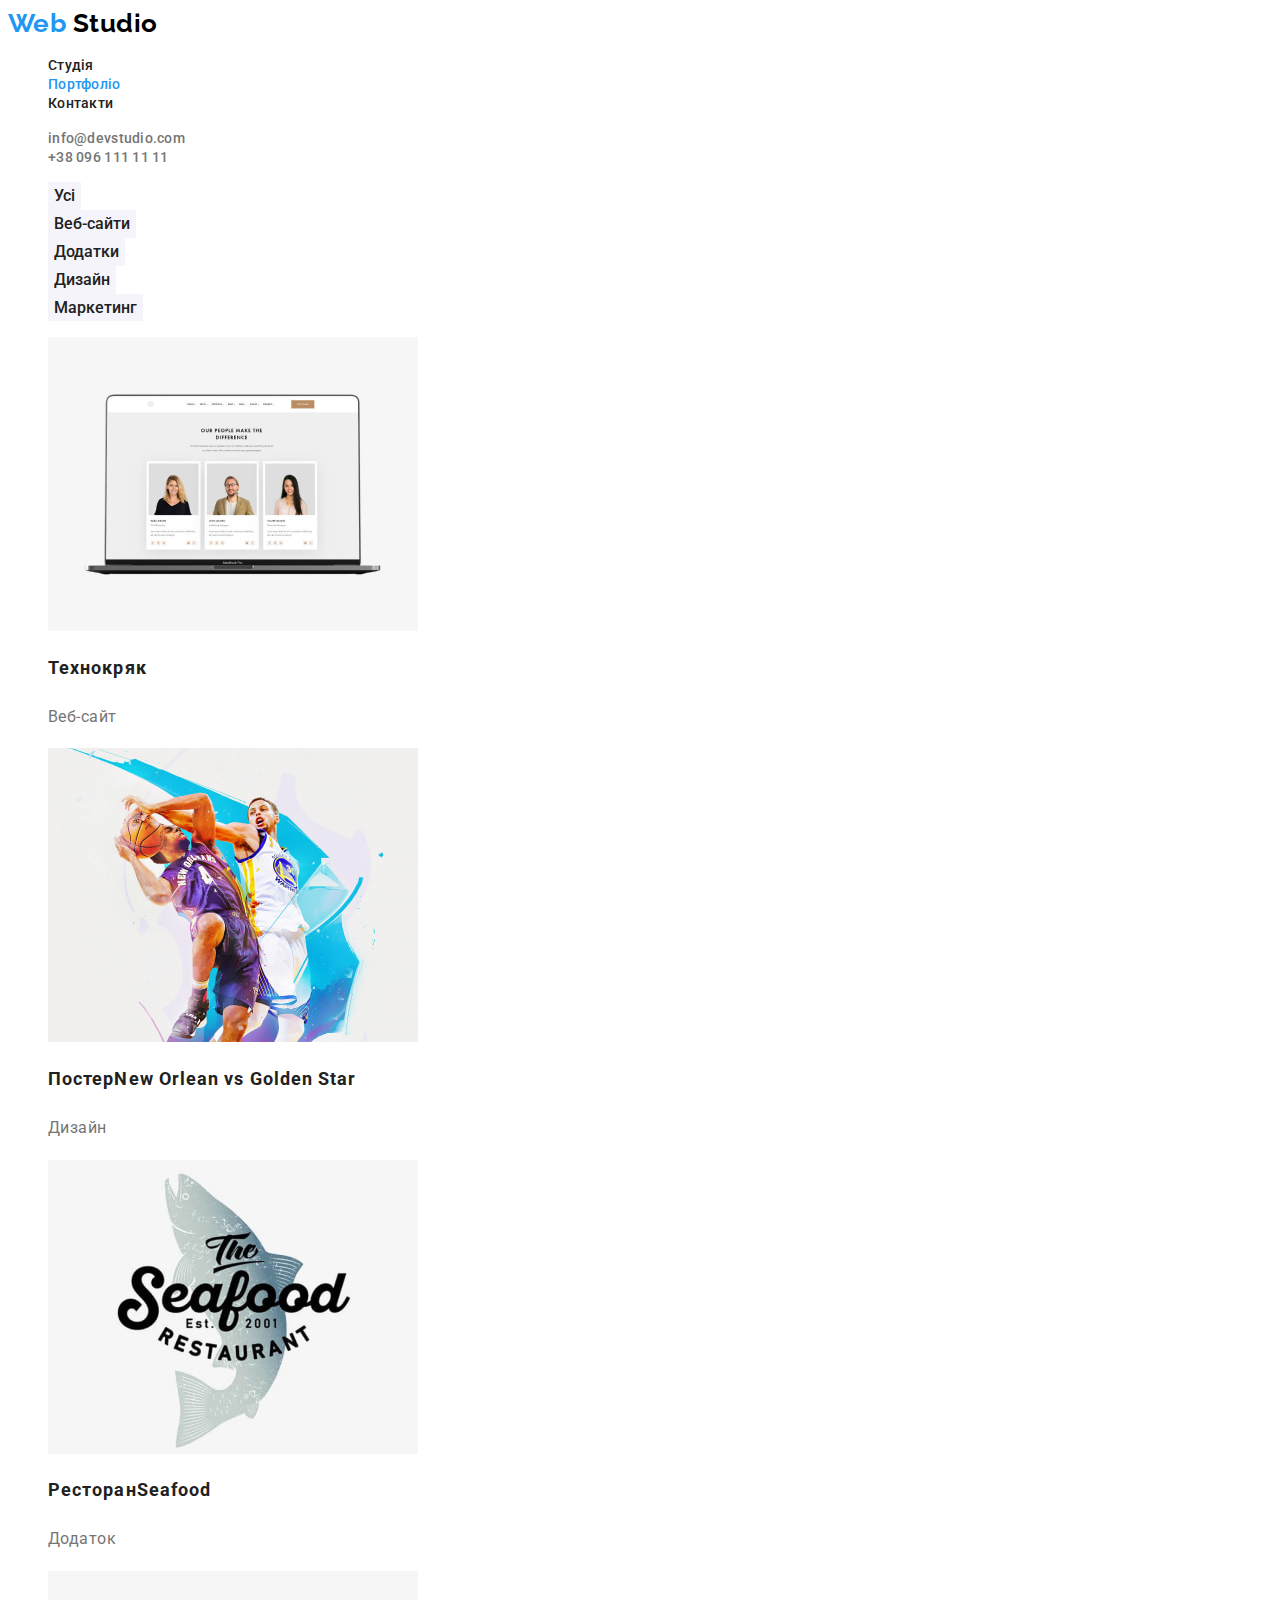
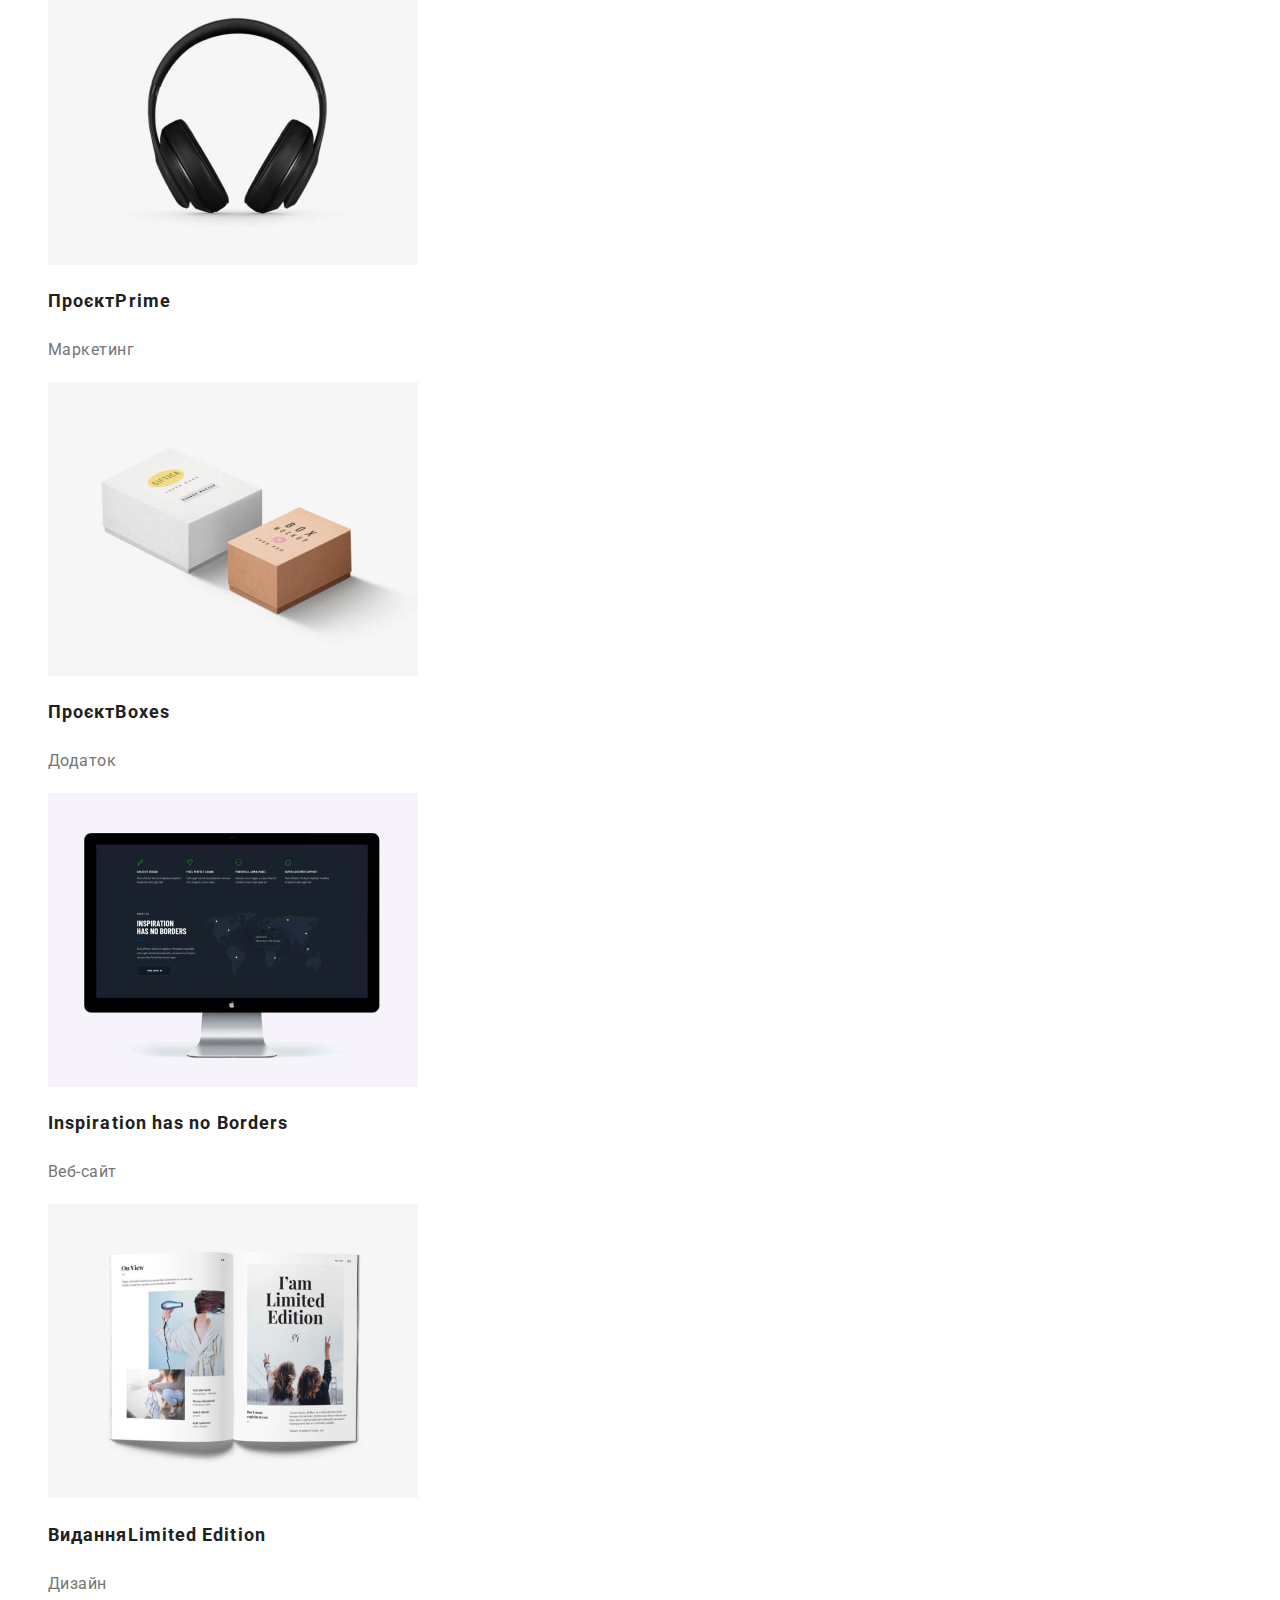
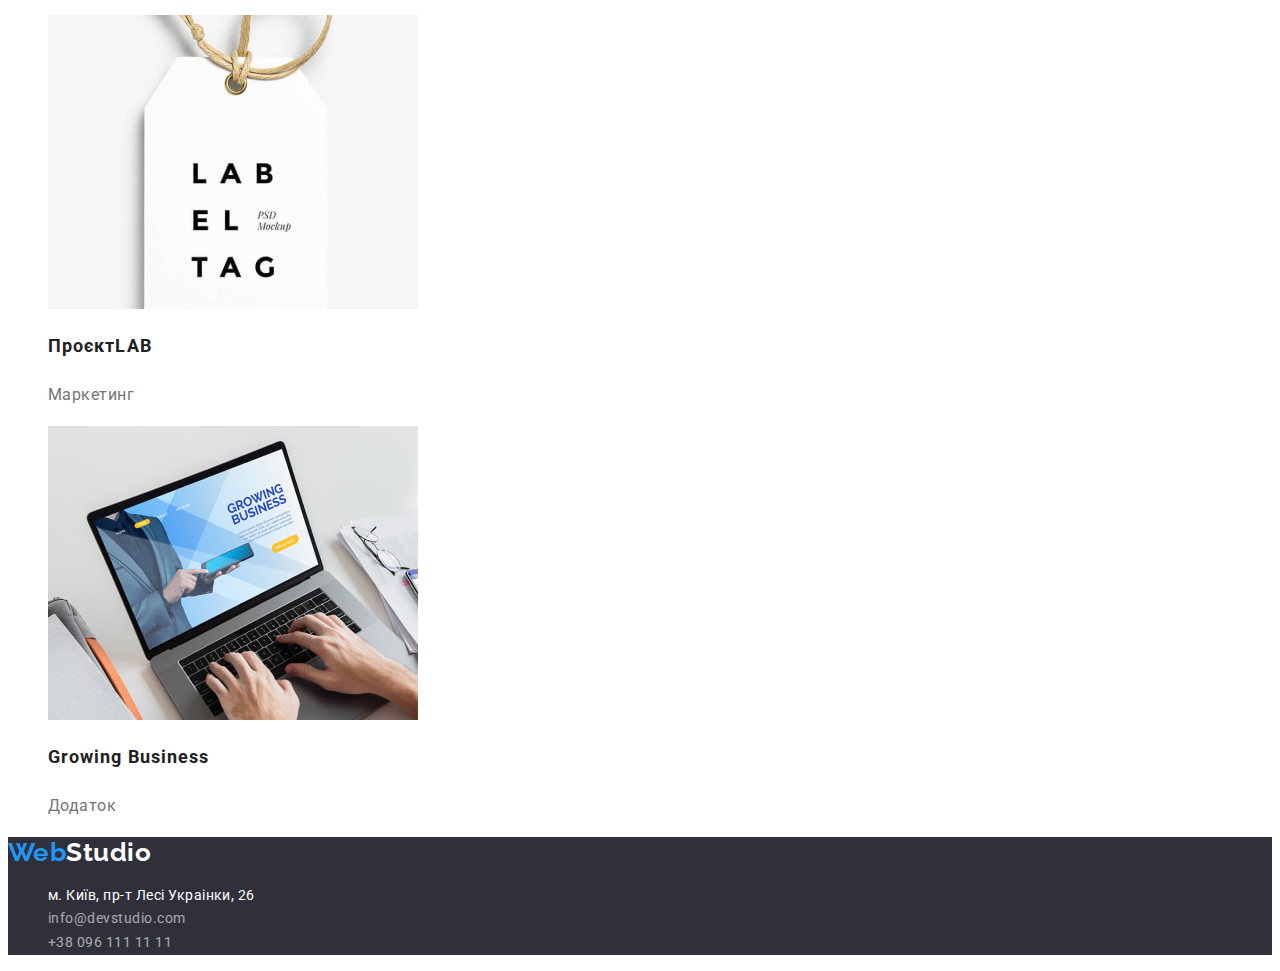
==== portfolio.html @ 087ba77b "Initial commit" ====
<!DOCTYPE html>
<html lang="uk">

<head>
  <meta charset="UTF-8" />
  <meta http-equiv="X-UA-Compatible" content="IE=edge" />
  <meta name="viewport" content="width=device-width, initial-scale=1.0" />
  <title>WebStudio</title>
  <!-- Fonts -->
  <link rel="preconnect" href="https://fonts.googleapis.com" />
  <link rel="preconnect" href="https://fonts.gstatic.com" crossorigin />
  <link href="https://fonts.googleapis.com/css2?family=Raleway:wght@700&family=Roboto:wght@400;500;700;900&display=swap"
    rel="stylesheet" />
  <!-- Styles -->
  <link rel="stylesheet" href="./css/styles.css" />
</head>

<body>
  <!-- Header (logo, menu) -->
  <header>
    <!-- Menu Nav -->
    <nav class="main-nav">
      <!-- Logo -->
      <a class="logo link" lang="en" href="./index.html">
        Web
        <span class="header-logo">Studio</span>
      </a>
      <ul class="nav-list">
        <li class="nav-item">
          <a class="link" href="./index.html">Студія</a>
        </li>
        <li class="nav-item">
          <a class="link active-page" href="./portfolio.html">Портфоліо</a>
        </li>
        <li class="nav-item">
          <a class="link" href="">Контакти</a>
        </li>
      </ul>
    </nav>

    <!-- Email,tel -->
    <ul class="contact-list">
      <li class="contact-item">
        <a class="link" href="mailto:info@devstudio.com">info@devstudio.com</a>
      </li>
      <li class="contact-item">
        <a class="link" href="tel:+380961111111">+38 096 111 11 11</a>
      </li>
    </ul>
  </header>

  <!-- Main -->
  <main>
    <!-- Portfolio  -->
    <section class="portfolio">
      <h1 class="visually-hidden">Наше портфоліо</h1>
      <!-- Filter button -->
      <ul class="filter-list">
        <li class="filter-item">
          <button class="filter-btn" type="button">Усі</button>
        </li>
        <li class="filter-item">
          <button class="filter-btn" type="button">Веб-сайти</button>
        </li>
        <li class="filter-item">
          <button class="filter-btn" type="button">Додатки</button>
        </li>
        <li class="filter-item">
          <button class="filter-btn" type="button">Дизайн</button>
        </li>
        <li class="filter-item">
          <button class="filter-btn" type="button">Маркетинг</button>
        </li>
      </ul>

      <!-- Portfolio elements -->
      <ul class="portfolio-list">
        <li class="portfolio-item">
          <a class="link" href="#">
            <img width="370" height="294" src="./images/portfolio-01.jpg" alt="Портфоліо роботи технокряк" />
            <h2 class="portfolio-heading">Технокряк</h2>
            <p class="portfolio-text">Веб-сайт</p>
          </a>
        </li>
        <li class="portfolio-item">
          <a class="link" href="#">
            <img width="370" height="294" src="./images/portfolio-02.jpg"
              alt="Портфоліо роботи постер New Orlean vs Golden Star " />
            <h2 class="portfolio-heading">Постер<span lang="en">New Orlean vs Golden Star</span></h2>
            <p class="portfolio-text">Дизайн</p>
          </a>
        </li>
        <li class="portfolio-item">
          <a class="link" href="#">
            <img width="370" height="294" src="./images/portfolio-03.jpg" alt="Портфоліо роботи ресторан Seafood" />
            <h2 class="portfolio-heading">Ресторан<span lang="en">Seafood</span></h2>
            <p class="portfolio-text">Додаток</p>
          </a>
        </li>
        <li class="portfolio-item">
          <a class="link" href="#">
            <img width="370" height="294" src="./images/portfolio-04.jpg" alt="Портфоліо роботи проєкт Prime" />
            <h2 class="portfolio-heading">Проєкт<span lang="en">Prime</span></h2>
            <p class="portfolio-text">Маркетинг</p>
          </a>
        </li>
        <li class="portfolio-item">
          <a class="link" href="#">
            <img width="370" height="294" src="./images/portfolio-05.jpg" alt="Портфоліо роботи Проєкт Boxes" />
            <h2 class="portfolio-heading">Проєкт<span lang="en">Boxes</span></h2>
            <p class="portfolio-text">Додаток</p>
          </a>
        </li>
        <li class="portfolio-item">
          <a class="link" href="#">
            <img width="370" height="294" src="./images/portfolio-06.jpg"
              alt="Портфоліо роботи Inspiration has no Borders" />
            <h2 class="portfolio-heading" lang="en">Inspiration has no Borders</h2>
            <p class="portfolio-text">Веб-сайт</p>
          </a>
          <a href=""></a>
        </li>
        <li class="portfolio-item">
          <a class="link" href="#">
            <img width="370" height="294" src="./images/portfolio-07.jpg" alt="Портфоліо роботи видання Limited Edition" />
            <h2 class="portfolio-heading">Видання<span lang="en">Limited Edition</span></h2>
            <p class="portfolio-text">Дизайн</p>
          </a>
        </li>
        <li class="portfolio-item">
          <a class="link" href="#">
            <img width="370" height="294" src="./images/portfolio-08.jpg" alt="Портфоліо роботи проєкт LAB" />
            <h2 class="portfolio-heading">Проєкт<span lang="en">LAB</span></h2>
            <p class="portfolio-text">Маркетинг</p>
          </a>
        </li>
        <li class="portfolio-item">
          <a class="link" href="#">
            <img width="370" height="294" src="./images/portfolio-09.jpg" alt="Портфоліо роботи Growing Business" />
            <h2 class="portfolio-heading" lang="en">Growing Business</h2>
            <p class="portfolio-text">Додаток</p>
          </a>
        </li>
      </ul>
    </section>
  </main>

  <!-- Footer (logo, contacts) -->
  <footer class="footer">
    <a class="logo link" lang="en" href="./index.html">Web<span class="footer-logo">Studio</span></a>
    <address class="address">
      <ul class="address-list">
        <li class="address-item">
          <a class="address-map link" href="https://goo.gl/maps/CPtrU1FHBa2aNyZL9" target="_blank"
            rel="noopener noreferrer nofollow">
            м. Київ, пр-т Лесі Украінки, 26
          </a>
        </li>
        <li class="address-item">
          <a class="address-link link" href="mailto:info@devstudio.com">info@devstudio.com</a>
        </li>
        <li class="address-item">
          <a class="address-link link" href="tel:+380961111111">+38 096 111 11 11</a>
        </li>
      </ul>
    </address>
  </footer>
</body>

</html>
---- css/styles.css ----
:root {
  --bg-cl: #ffffff; /* background color */
  --heading-txt-cl: #212121; /* heading text color */
  --main-txt-cl: #757575; /* main text color  */
  --accent-cl: #2196f3; /* accent color */
  --hero-footer-bg: #2f303a; /* hero/footer background */
  --white-txt-cl: #ffffff; /* white color */
  --black-txt-cl: #000000; /* black color */
  --team-bg: #f5f4fa; /* background team */
  --btn-hover-cl: #188ce8; /* Button hover color */
  --btn-filter-bg: #f5f4fa; /* Button filter color */
}

body {
  font-family: "Roboto", sans-serif;
  letter-spacing: 0.03em;

  color: var(--main-txt-cl);
  background-color: var(--bg-cl);
}

.link {
  text-decoration: none;
}

/* selecteded active page */
.nav-item .active-page {
  color: var(--accent-cl);
}

/* semantic hidden header */
.visually-hidden {
  position: absolute;
  white-space: nowrap;
  width: 1px;
  height: 1px;
  overflow: hidden;
  border: 0;
  padding: 0;
  clip: rect(0 0 0 0);
  clip-path: inset(50%);
  margin: -1px;
}

/*
|-------------------------------|
|            HEADER             |
|-------------------------------|
*/
.main-nav {
}

.logo {
  font-family: "Raleway", sans-serif;
  font-weight: 700;
  font-size: 26px;
  line-height: 1.19;

  color: var(--accent-cl);
}

.header-logo {
  color: var(--black-txt-cl);
}

.nav-list a {
  font-weight: 500;
  font-size: 14px;
  line-height: 1.14;
  letter-spacing: 0.02em;

  color: var(--heading-txt-cl);
}

.nav-list a:hover,
.nav-list a:focus {
  color: var(--accent-cl);
}

.nav-item {
  list-style-type: none;
}

.contact-list a {
  font-weight: 500;
  font-size: 14px;
  line-height: 1.14;
  letter-spacing: 0.02em;

  color: var(--main-txt-cl);
}

.contact-list a:hover,
.contact-list a:focus {
  color: var(--accent-cl);
}

.contact-item {
  list-style-type: none;
}

/*
|-------------------------------|
|             MAIN              |
|-------------------------------|
*/

/**** index.html ****/

.hero {
  background: var(--hero-footer-bg);
}

.hero-heading {
  font-weight: 900;
  font-size: 44px;
  line-height: 1.36;

  text-align: center;
  letter-spacing: 0.06em;
  text-transform: uppercase;

  color: var(--white-txt-cl);
}

.btn {
  border: none;
  font-family: inherit;
  font-weight: 700;
  font-size: 16px;
  line-height: 1.88;

  display: flex;
  align-items: center;
  text-align: center;
  letter-spacing: 0.06em;

  color: var(--white-txt-cl);
  background: var(--accent-cl);

  cursor: pointer;
}

.btn:hover,
.btn:focus {
  background: var(--btn-hover-cl);
}

.features {
}

.features-list {
}

.features-item {
  list-style-type: none;
}

.features-heading {
  font-weight: 700;
  font-size: 14px;
  line-height: 1.14;
  text-transform: uppercase;

  color: var(--heading-txt-cl);
}

.features-text {
  font-size: 14px;
  line-height: 1.71;
}

.services {
}

.services-heading {
  font-weight: 700;
  font-size: 36px;
  line-height: 1.17;
  text-align: center;

  color: var(--heading-txt-cl);
}

.services-list {
}

.services-item {
  list-style-type: none;
}

.services-img {
}

.team {
  background: var(--team-bg);
}

.team-heading {
  font-weight: 700;
  font-size: 36px;
  line-height: 1.17;
  text-align: center;

  color: var(--heading-txt-cl);
}

.team-list {
}

.team-item {
  list-style-type: none;
  background: var(--bg-cl);
}

.team-img {
}

.item-heading {
  font-weight: 500;
  font-size: 16px;
  line-height: 1.19;
  text-align: center;

  color: var(--heading-txt-cl);
}

.team-text {
  font-size: 16px;
  line-height: 1.19;
  text-align: center;

  color: var(--main-txt-cl);
}

/**** portfolio.html ****/

.portfolio {
}

.visually-hidden {
}

.filter-list {
}

.filter-item {
  list-style-type: none;
}

.filter-btn {
  font-family: inherit;
  font-weight: 500;
  font-size: 16px;
  line-height: 1.62;
  text-align: center;
  border: none;

  color: var(--heading-txt-cl);
  background: var(--btn-filter-bg);

  cursor: pointer;
}

.filter-btn:hover,
.filter-btn:focus {
  color: var(--white-txt-cl);
  background: var(--accent-cl);
}

.portfolio-list {
}

.portfolio-item {
  list-style-type: none;
}

.portfolio-img {
}

.portfolio-heading {
  font-weight: 700;
  font-size: 18px;
  line-height: 2;
  letter-spacing: 0.06em;

  color: var(--heading-txt-cl);
}

.portfolio-text {
  font-size: 16px;
  line-height: 1.88;

  color: var(--main-txt-cl);
}

/*
|-------------------------------|
|            FOOTER             |
|-------------------------------|
*/

.footer {
  background: var(--hero-footer-bg);
}

.footer-logo {
  color: var(--white-txt-cl);
}

.address {
  font-style: normal;
}

.address-list {
}

.address-list a:hover,
.address-list a:focus {
  color: var(--accent-cl);
}

.address-item {
  list-style-type: none;
}

.address-map {
  font-size: 14px;
  line-height: 1.71;

  color: var(--white-txt-cl);
}

.address-link {
  font-size: 14px;
  line-height: 1.71;

  color: rgba(255, 255, 255, 0.6);
}
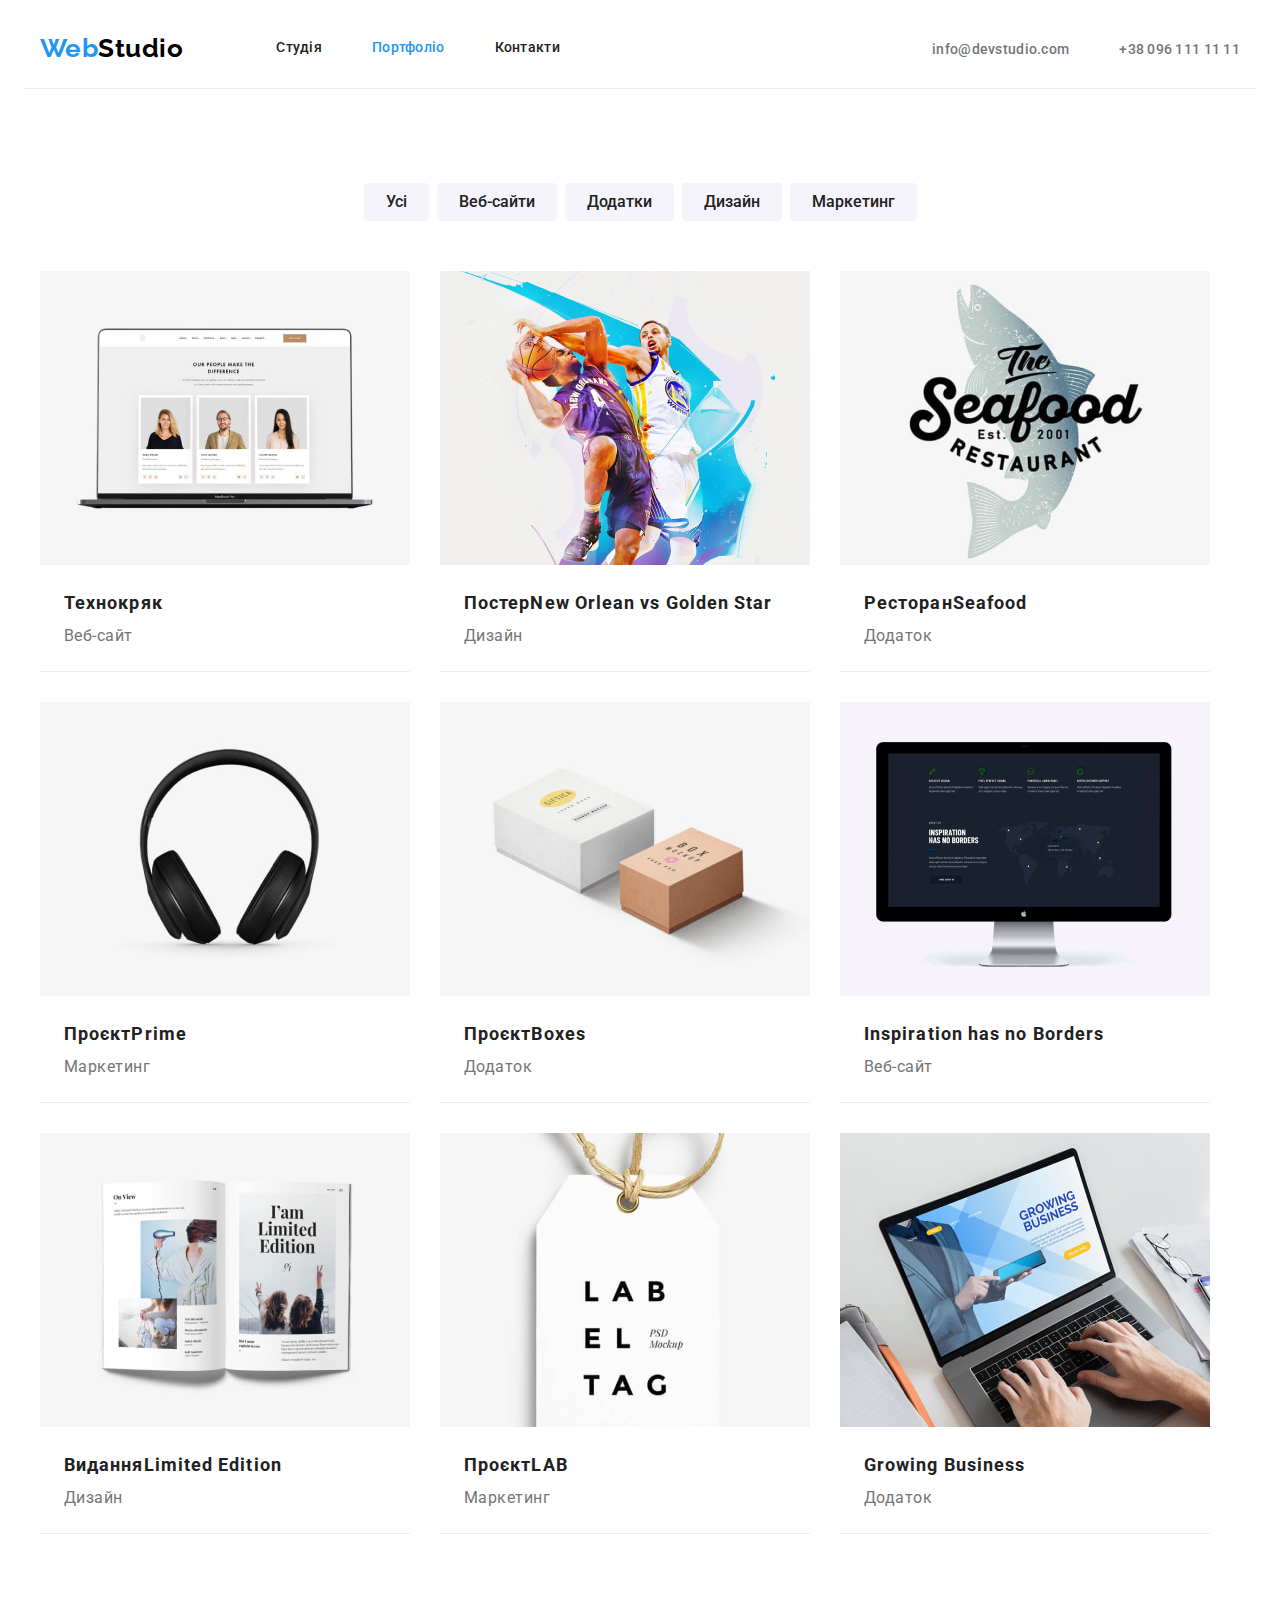
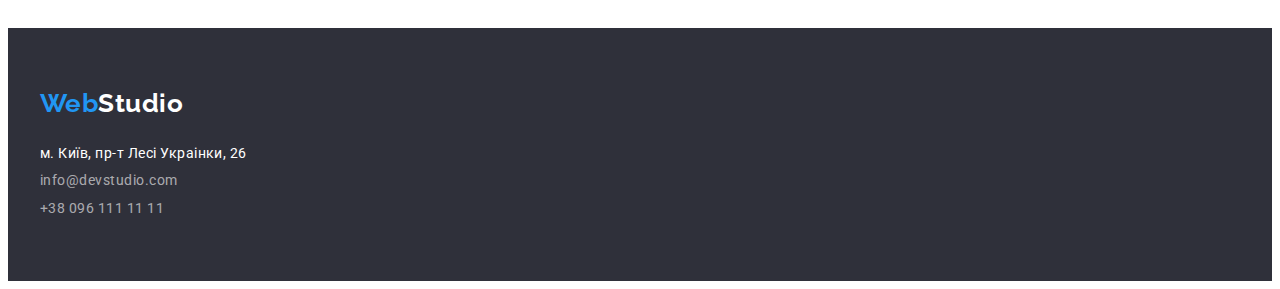
==== commit 474c0b78: "Final" ====
--- a/portfolio.html
+++ b/portfolio.html
@@ -1,6 +1,5 @@
 <!DOCTYPE html>
 <html lang="uk">
-
 <head>
   <meta charset="UTF-8" />
   <meta http-equiv="X-UA-Compatible" content="IE=edge" />
@@ -9,22 +8,18 @@
   <!-- Fonts -->
   <link rel="preconnect" href="https://fonts.googleapis.com" />
   <link rel="preconnect" href="https://fonts.gstatic.com" crossorigin />
-  <link href="https://fonts.googleapis.com/css2?family=Raleway:wght@700&family=Roboto:wght@400;500;700;900&display=swap"
-    rel="stylesheet" />
+  <link href="https://fonts.googleapis.com/css2?family=Raleway:wght@700&family=Roboto:wght@400;500;700;900&display=swap" rel="stylesheet" />
   <!-- Styles -->
+  <link rel="stylesheet" href="https://cdnjs.cloudflare.com/ajax/libs/modern-normalize/1.1.0/modern-normalize.min.css" integrity="sha512-wpPYUAdjBVSE4KJnH1VR1HeZfpl1ub8YT/NKx4PuQ5NmX2tKuGu6U/JRp5y+Y8XG2tV+wKQpNHVUX03MfMFn9Q==" crossorigin="anonymous" referrerpolicy="no-referrer" />
   <link rel="stylesheet" href="./css/styles.css" />
 </head>
-
 <body>
   <!-- Header (logo, menu) -->
-  <header>
+  <header class="container header">
     <!-- Menu Nav -->
     <nav class="main-nav">
       <!-- Logo -->
-      <a class="logo link" lang="en" href="./index.html">
-        Web
-        <span class="header-logo">Studio</span>
-      </a>
+      <a class="logo link" lang="en" href="./index.html">Web<span class="header-logo">Studio</span></a>
       <ul class="nav-list">
         <li class="nav-item">
           <a class="link" href="./index.html">Студія</a>
@@ -37,7 +32,7 @@
         </li>
       </ul>
     </nav>
-
+  
     <!-- Email,tel -->
     <ul class="contact-list">
       <li class="contact-item">
@@ -46,107 +41,126 @@
       <li class="contact-item">
         <a class="link" href="tel:+380961111111">+38 096 111 11 11</a>
       </li>
+  
     </ul>
   </header>
 
-  <!-- Main -->
-  <main>
-    <!-- Portfolio  -->
-    <section class="portfolio">
-      <h1 class="visually-hidden">Наше портфоліо</h1>
-      <!-- Filter button -->
-      <ul class="filter-list">
-        <li class="filter-item">
-          <button class="filter-btn" type="button">Усі</button>
-        </li>
-        <li class="filter-item">
-          <button class="filter-btn" type="button">Веб-сайти</button>
-        </li>
-        <li class="filter-item">
-          <button class="filter-btn" type="button">Додатки</button>
-        </li>
-        <li class="filter-item">
-          <button class="filter-btn" type="button">Дизайн</button>
-        </li>
-        <li class="filter-item">
-          <button class="filter-btn" type="button">Маркетинг</button>
-        </li>
-      </ul>
+<!-- Main -->
+<main>
+  <!-- Portfolio  -->
+  <section class="container section">
+    <h1 class="visually-hidden">Наше портфоліо</h1>
+    <!-- Filter button -->
+    <ul class="filter-list">
+      <li class="filter-item">
+        <button class="filter-btn" type="button">Усі</button>
+      </li>
+      <li class="filter-item">
+        <button class="filter-btn" type="button">Веб-сайти</button>
+      </li>
+      <li class="filter-item">
+        <button class="filter-btn" type="button">Додатки</button>
+      </li>
+      <li class="filter-item">
+        <button class="filter-btn" type="button">Дизайн</button>
+      </li>
+      <li class="filter-item">
+        <button class="filter-btn" type="button">Маркетинг</button>
+      </li>
+    </ul>
 
-      <!-- Portfolio elements -->
-      <ul class="portfolio-list">
-        <li class="portfolio-item">
-          <a class="link" href="#">
-            <img width="370" height="294" src="./images/portfolio-01.jpg" alt="Портфоліо роботи технокряк" />
+    <!-- Portfolio elements -->
+    <ul class="portfolio-list">
+      <li class="portfolio-item">
+        <a class="link" href="#">
+          <img width="370" src="./images/portfolio-01.jpg" alt="Портфоліо роботи технокряк" />
+          <div class="portfolio-footer">
             <h2 class="portfolio-heading">Технокряк</h2>
             <p class="portfolio-text">Веб-сайт</p>
-          </a>
-        </li>
-        <li class="portfolio-item">
-          <a class="link" href="#">
-            <img width="370" height="294" src="./images/portfolio-02.jpg"
-              alt="Портфоліо роботи постер New Orlean vs Golden Star " />
+          </div>
+        </a>
+      </li>
+      <li class="portfolio-item">
+        <a class="link" href="#">
+          <img width="370" src="./images/portfolio-02.jpg"
+            alt="Портфоліо роботи постер New Orlean vs Golden Star " />
+          <div class="portfolio-footer">
             <h2 class="portfolio-heading">Постер<span lang="en">New Orlean vs Golden Star</span></h2>
             <p class="portfolio-text">Дизайн</p>
-          </a>
-        </li>
-        <li class="portfolio-item">
-          <a class="link" href="#">
-            <img width="370" height="294" src="./images/portfolio-03.jpg" alt="Портфоліо роботи ресторан Seafood" />
+          </div>
+        </a>
+      </li>
+      <li class="portfolio-item">
+        <a class="link" href="#">
+          <img width="370" src="./images/portfolio-03.jpg" alt="Портфоліо роботи ресторан Seafood" />
+          <div class="portfolio-footer">
             <h2 class="portfolio-heading">Ресторан<span lang="en">Seafood</span></h2>
             <p class="portfolio-text">Додаток</p>
-          </a>
-        </li>
-        <li class="portfolio-item">
-          <a class="link" href="#">
-            <img width="370" height="294" src="./images/portfolio-04.jpg" alt="Портфоліо роботи проєкт Prime" />
+          </div>
+        </a>
+      </li>
+      <li class="portfolio-item">
+        <a class="link" href="#">
+          <img width="370" src="./images/portfolio-04.jpg" alt="Портфоліо роботи проєкт Prime" />
+          <div class="portfolio-footer">
             <h2 class="portfolio-heading">Проєкт<span lang="en">Prime</span></h2>
             <p class="portfolio-text">Маркетинг</p>
-          </a>
-        </li>
-        <li class="portfolio-item">
-          <a class="link" href="#">
-            <img width="370" height="294" src="./images/portfolio-05.jpg" alt="Портфоліо роботи Проєкт Boxes" />
+          </div>
+        </a>
+      </li>
+      <li class="portfolio-item">
+        <a class="link" href="#">
+          <img width="370" src="./images/portfolio-05.jpg" alt="Портфоліо роботи Проєкт Boxes" />
+          <div class="portfolio-footer">
             <h2 class="portfolio-heading">Проєкт<span lang="en">Boxes</span></h2>
             <p class="portfolio-text">Додаток</p>
-          </a>
-        </li>
-        <li class="portfolio-item">
-          <a class="link" href="#">
-            <img width="370" height="294" src="./images/portfolio-06.jpg"
-              alt="Портфоліо роботи Inspiration has no Borders" />
+          </div>
+        </a>
+      </li>
+      <li class="portfolio-item">
+        <a class="link" href="#">
+          <img width="370" src="./images/portfolio-06.jpg" alt="Портфоліо роботи Inspiration has no Borders" />
+            <div class="portfolio-footer">
             <h2 class="portfolio-heading" lang="en">Inspiration has no Borders</h2>
             <p class="portfolio-text">Веб-сайт</p>
-          </a>
-          <a href=""></a>
-        </li>
-        <li class="portfolio-item">
-          <a class="link" href="#">
-            <img width="370" height="294" src="./images/portfolio-07.jpg" alt="Портфоліо роботи видання Limited Edition" />
+          </div>
+        </a>
+        <a href=""></a>
+      </li>
+      <li class="portfolio-item">
+        <a class="link" href="#">
+          <img width="370" src="./images/portfolio-07.jpg" alt="Портфоліо роботи видання Limited Edition" />
+          <div class="portfolio-footer">
             <h2 class="portfolio-heading">Видання<span lang="en">Limited Edition</span></h2>
             <p class="portfolio-text">Дизайн</p>
-          </a>
-        </li>
-        <li class="portfolio-item">
-          <a class="link" href="#">
-            <img width="370" height="294" src="./images/portfolio-08.jpg" alt="Портфоліо роботи проєкт LAB" />
+          </div>
+        </a>
+      </li>
+      <li class="portfolio-item">
+        <a class="link" href="#">
+          <img width="370" src="./images/portfolio-08.jpg" alt="Портфоліо роботи проєкт LAB" />
+          <div class="portfolio-footer">
             <h2 class="portfolio-heading">Проєкт<span lang="en">LAB</span></h2>
             <p class="portfolio-text">Маркетинг</p>
-          </a>
-        </li>
-        <li class="portfolio-item">
-          <a class="link" href="#">
-            <img width="370" height="294" src="./images/portfolio-09.jpg" alt="Портфоліо роботи Growing Business" />
+          </div>
+        </a>
+      </li>
+      <li class="portfolio-item">
+        <a class="link" href="#">
+          <img width="370" src="./images/portfolio-09.jpg" alt="Портфоліо роботи Growing Business" />
+          <div class="portfolio-footer">
             <h2 class="portfolio-heading" lang="en">Growing Business</h2>
             <p class="portfolio-text">Додаток</p>
-          </a>
-        </li>
-      </ul>
-    </section>
-  </main>
+          </div>
+        </a>
+      </li>
+    </ul>
+  </section>
+</main>
 
-  <!-- Footer (logo, contacts) -->
-  <footer class="footer">
+<!-- Footer (logo, contacts) -->
+<footer class="footer">
+  <div class="container">
     <a class="logo link" lang="en" href="./index.html">Web<span class="footer-logo">Studio</span></a>
     <address class="address">
       <ul class="address-list">
@@ -164,7 +178,8 @@
         </li>
       </ul>
     </address>
-  </footer>
+  </div>
+</footer>
 </body>
 
 </html>--- a/css/styles.css
+++ b/css/styles.css
@@ -11,12 +11,37 @@
   --btn-filter-bg: #f5f4fa; /* Button filter color */
 }
 
+/* Main content container*/
+.container {
+  width: 1200px;
+  margin: 0 auto;
+  padding-left: 15px;
+  padding-right: 15px;
+
+}
+
+.section {
+  padding-top: 94px;
+  padding-bottom: 94px;
+}
+
 body {
   font-family: "Roboto", sans-serif;
   letter-spacing: 0.03em;
-
+  
   color: var(--main-txt-cl);
   background-color: var(--bg-cl);
+}
+
+h1, h2, h3, h4, h5, h6, p, ul {
+  margin: 0;
+  padding: 0;
+}
+
+img {
+    display: block;
+    max-width: 100%;
+    height: auto;
 }
 
 .link {
@@ -47,7 +72,18 @@
 |            HEADER             |
 |-------------------------------|
 */
+.header {
+  display: flex;
+  align-items: center;
+  justify-content: space-between;
+  height: 80px;
+
+  border-bottom: 1px solid #ECECEC;
+}
+
 .main-nav {
+  display: flex;
+  align-items: center;
 }
 
 .logo {
@@ -63,7 +99,16 @@
   color: var(--black-txt-cl);
 }
 
+.nav-list {
+  display: flex;
+  margin-left: 93px;  
+}
+
 .nav-list a {
+  display: block;
+  padding-top: 32px;
+  padding-bottom: 32px;
+
   font-weight: 500;
   font-size: 14px;
   line-height: 1.14;
@@ -77,8 +122,16 @@
   color: var(--accent-cl);
 }
 
+.nav-list .nav-item + .nav-item {
+  margin-left: 50px;
+}
+
 .nav-item {
   list-style-type: none;
+}
+
+.contact-list {
+  display: flex;
 }
 
 .contact-list a {
@@ -99,6 +152,10 @@
   list-style-type: none;
 }
 
+.contact-list .contact-item + .contact-item {
+  margin-left: 50px;
+}
+
 /*
 |-------------------------------|
 |             MAIN              |
@@ -108,10 +165,16 @@
 /**** index.html ****/
 
 .hero {
+  padding-top: 200px;
+  height: 600px;
+
   background: var(--hero-footer-bg);
 }
 
 .hero-heading {
+  margin: 0 auto;
+  width: 696px;
+
   font-weight: 900;
   font-size: 44px;
   line-height: 1.36;
@@ -124,21 +187,23 @@
 }
 
 .btn {
-  border: none;
+  display: block;
+  margin: 30px auto 0 auto;
+  padding: 10px 32px;
+
   font-family: inherit;
   font-weight: 700;
   font-size: 16px;
   line-height: 1.88;
-
-  display: flex;
-  align-items: center;
-  text-align: center;
   letter-spacing: 0.06em;
 
   color: var(--white-txt-cl);
   background: var(--accent-cl);
-
+  border: none;
   cursor: pointer;
+
+  box-shadow: 0px 4px 4px rgba(0, 0, 0, 0.15);
+  border-radius: 4px;
 }
 
 .btn:hover,
@@ -147,13 +212,20 @@
 }
 
 .features {
+  padding-bottom: 0;
 }
 
 .features-list {
+  display: flex;
 }
 
 .features-item {
-  list-style-type: none;
+  width: 270px;
+  list-style-type: none;
+}
+
+.features-list .features-item + .features-item {
+  margin-left: 30px;
 }
 
 .features-heading {
@@ -166,11 +238,10 @@
 }
 
 .features-text {
+  margin-top: 10px;
+
   font-size: 14px;
   line-height: 1.71;
-}
-
-.services {
 }
 
 .services-heading {
@@ -183,13 +254,13 @@
 }
 
 .services-list {
+  display: flex;
+  justify-content: space-between;
+  margin-top: 50px;
 }
 
 .services-item {
   list-style-type: none;
-}
-
-.services-img {
 }
 
 .team {
@@ -206,14 +277,25 @@
 }
 
 .team-list {
+  display: flex;
+  justify-content: space-between;  
+  margin-top: 50px;
+
 }
 
 .team-item {
-  list-style-type: none;
+  display: flex;
+  flex-direction: column;
+  list-style-type: none;
+
   background: var(--bg-cl);
-}
-
-.team-img {
+  box-shadow: 0px 1px 3px rgba(0, 0, 0, 0.12), 0px 1px 1px rgba(0, 0, 0, 0.14), 0px 2px 1px rgba(0, 0, 0, 0.2);
+  border-radius: 0px 0px 4px 4px;
+}
+
+.team-footer {
+  padding-top: 30px;
+  padding-bottom: 30px;
 }
 
 .item-heading {
@@ -226,6 +308,7 @@
 }
 
 .team-text {
+  margin-top: 10px;
   font-size: 16px;
   line-height: 1.19;
   text-align: center;
@@ -235,26 +318,28 @@
 
 /**** portfolio.html ****/
 
-.portfolio {
-}
-
-.visually-hidden {
-}
-
 .filter-list {
+  display: flex;
+  justify-content: center;
 }
 
 .filter-item {
   list-style-type: none;
 }
 
+.filter-list .filter-item + .filter-item {
+  margin-left: 8px;
+}
+
 .filter-btn {
+  padding: 6px 22px;
+
   font-family: inherit;
   font-weight: 500;
   font-size: 16px;
   line-height: 1.62;
-  text-align: center;
   border: none;
+  border-radius: 4px;
 
   color: var(--heading-txt-cl);
   background: var(--btn-filter-bg);
@@ -266,16 +351,24 @@
 .filter-btn:focus {
   color: var(--white-txt-cl);
   background: var(--accent-cl);
+  box-shadow: 0px 3px 1px rgba(0, 0, 0, 0.1), 0px 1px 2px rgba(0, 0, 0, 0.08), 0px 2px 2px rgba(0, 0, 0, 0.12);
 }
 
 .portfolio-list {
+  display: flex;
+  flex-wrap: wrap;
+  gap: 30px;
+  margin-top: 50px;
+
 }
 
 .portfolio-item {
   list-style-type: none;
-}
-
-.portfolio-img {
+  border-bottom: 1px solid #EEEEEE;
+}
+
+.portfolio-footer {
+  padding: 20px 24px;;
 }
 
 .portfolio-heading {
@@ -301,6 +394,9 @@
 */
 
 .footer {
+  padding-top: 60px;
+  padding-bottom: 60px;
+
   background: var(--hero-footer-bg);
 }
 
@@ -309,10 +405,8 @@
 }
 
 .address {
+  margin-top: 20px;
   font-style: normal;
-}
-
-.address-list {
 }
 
 .address-list a:hover,
@@ -321,6 +415,7 @@
 }
 
 .address-item {
+  line-height: 1.71;
   list-style-type: none;
 }
 
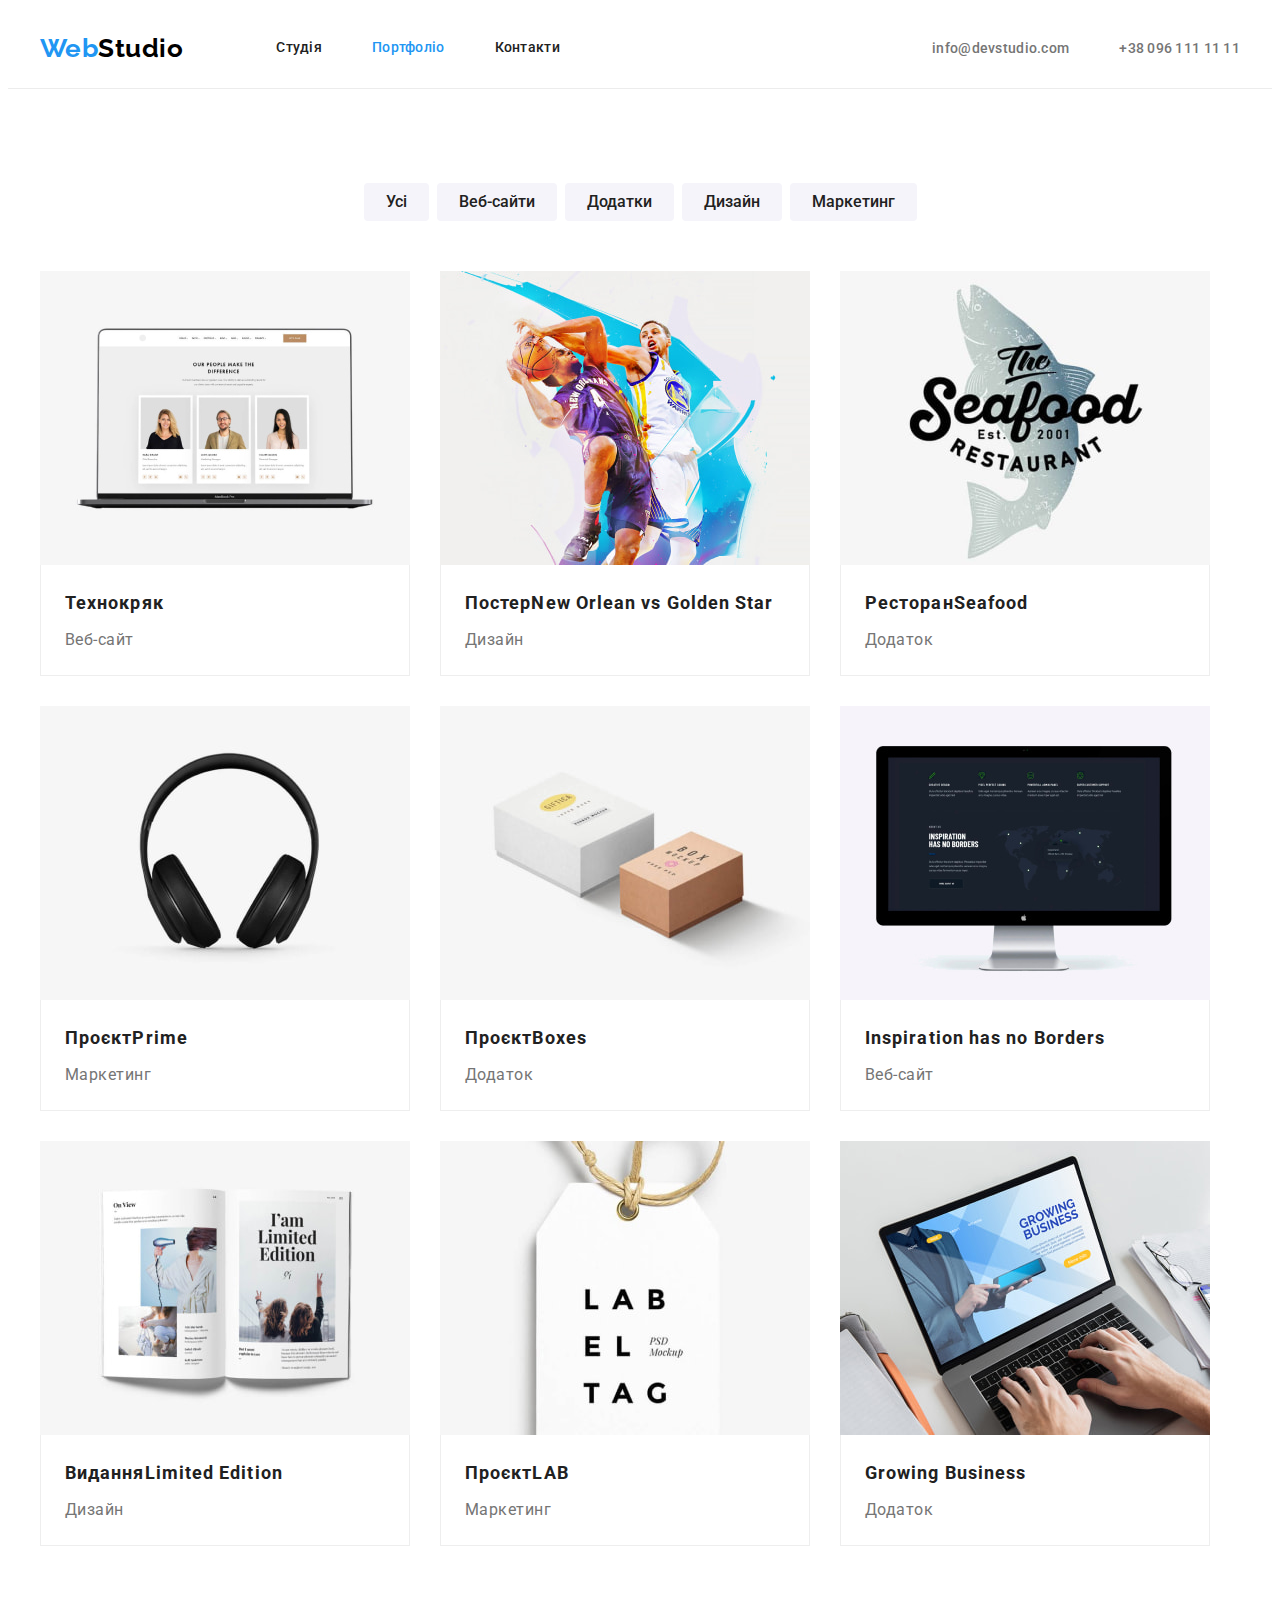
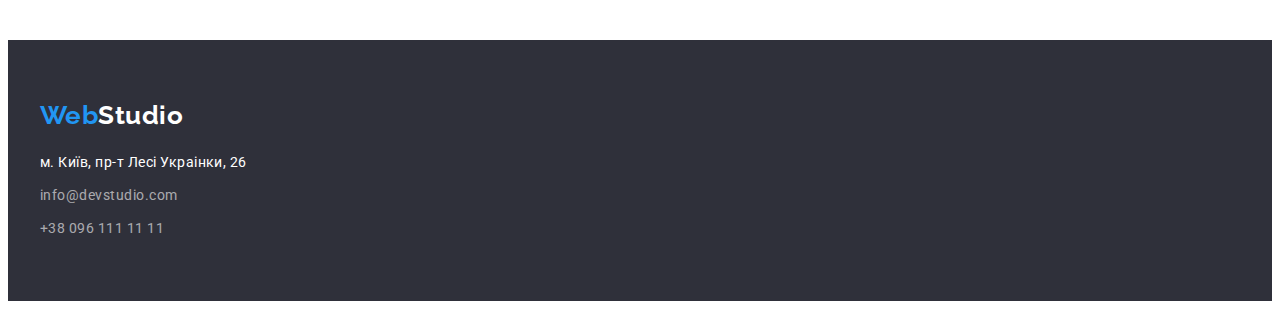
==== commit 9b096a08: "After mentor feedback" ====
--- a/portfolio.html
+++ b/portfolio.html
@@ -15,146 +15,149 @@
 </head>
 <body>
   <!-- Header (logo, menu) -->
-  <header class="container header">
-    <!-- Menu Nav -->
-    <nav class="main-nav">
-      <!-- Logo -->
-      <a class="logo link" lang="en" href="./index.html">Web<span class="header-logo">Studio</span></a>
-      <ul class="nav-list">
-        <li class="nav-item">
-          <a class="link" href="./index.html">Студія</a>
+  <header class="header">
+    <div class="container header-container">
+      <!-- Menu Nav -->
+      <nav class="main-nav">
+        <!-- Logo -->
+        <a class="logo link" lang="en" href="./index.html">Web<span class="header-logo">Studio</span></a>
+        <ul class="nav-list">
+          <li class="nav-item">
+            <a class="link" href="./index.html">Студія</a>
+          </li>
+          <li class="nav-item">
+            <a class="link active-page" href="./portfolio.html">Портфоліо</a>
+          </li>
+          <li class="nav-item">
+            <a class="link" href="">Контакти</a>
+          </li> 
+        </ul>
+      </nav>
+
+      <!-- Email,tel -->
+      <ul class="contact-list">
+        <li class="contact-item">
+          <a class="link" href="mailto:info@devstudio.com">info@devstudio.com</a>
         </li>
-        <li class="nav-item">
-          <a class="link active-page" href="./portfolio.html">Портфоліо</a>
-        </li>
-        <li class="nav-item">
-          <a class="link" href="">Контакти</a>
+        <li class="contact-item">
+          <a class="link" href="tel:+380961111111">+38 096 111 11 11</a>
         </li>
       </ul>
-    </nav>
-  
-    <!-- Email,tel -->
-    <ul class="contact-list">
-      <li class="contact-item">
-        <a class="link" href="mailto:info@devstudio.com">info@devstudio.com</a>
-      </li>
-      <li class="contact-item">
-        <a class="link" href="tel:+380961111111">+38 096 111 11 11</a>
-      </li>
-  
-    </ul>
+    </div>
   </header>
 
 <!-- Main -->
 <main>
   <!-- Portfolio  -->
-  <section class="container section">
-    <h1 class="visually-hidden">Наше портфоліо</h1>
-    <!-- Filter button -->
-    <ul class="filter-list">
-      <li class="filter-item">
-        <button class="filter-btn" type="button">Усі</button>
-      </li>
-      <li class="filter-item">
-        <button class="filter-btn" type="button">Веб-сайти</button>
-      </li>
-      <li class="filter-item">
-        <button class="filter-btn" type="button">Додатки</button>
-      </li>
-      <li class="filter-item">
-        <button class="filter-btn" type="button">Дизайн</button>
-      </li>
-      <li class="filter-item">
-        <button class="filter-btn" type="button">Маркетинг</button>
-      </li>
-    </ul>
+  <section class="section">
+    <div class="container">
+      <h1 class="visually-hidden">Наше портфоліо</h1>
+      <!-- Filter button -->
+      <ul class="filter-list">
+        <li class="filter-item">
+          <button class="filter-btn" type="button">Усі</button>
+        </li>
+        <li class="filter-item">
+          <button class="filter-btn" type="button">Веб-сайти</button>
+        </li>
+        <li class="filter-item">
+          <button class="filter-btn" type="button">Додатки</button>
+        </li>
+        <li class="filter-item">
+          <button class="filter-btn" type="button">Дизайн</button>
+        </li>
+        <li class="filter-item">
+          <button class="filter-btn" type="button">Маркетинг</button>
+        </li>
+      </ul>
 
-    <!-- Portfolio elements -->
-    <ul class="portfolio-list">
-      <li class="portfolio-item">
-        <a class="link" href="#">
-          <img width="370" src="./images/portfolio-01.jpg" alt="Портфоліо роботи технокряк" />
-          <div class="portfolio-footer">
-            <h2 class="portfolio-heading">Технокряк</h2>
-            <p class="portfolio-text">Веб-сайт</p>
-          </div>
-        </a>
-      </li>
-      <li class="portfolio-item">
-        <a class="link" href="#">
-          <img width="370" src="./images/portfolio-02.jpg"
-            alt="Портфоліо роботи постер New Orlean vs Golden Star " />
-          <div class="portfolio-footer">
-            <h2 class="portfolio-heading">Постер<span lang="en">New Orlean vs Golden Star</span></h2>
-            <p class="portfolio-text">Дизайн</p>
-          </div>
-        </a>
-      </li>
-      <li class="portfolio-item">
-        <a class="link" href="#">
-          <img width="370" src="./images/portfolio-03.jpg" alt="Портфоліо роботи ресторан Seafood" />
-          <div class="portfolio-footer">
-            <h2 class="portfolio-heading">Ресторан<span lang="en">Seafood</span></h2>
-            <p class="portfolio-text">Додаток</p>
-          </div>
-        </a>
-      </li>
-      <li class="portfolio-item">
-        <a class="link" href="#">
-          <img width="370" src="./images/portfolio-04.jpg" alt="Портфоліо роботи проєкт Prime" />
-          <div class="portfolio-footer">
-            <h2 class="portfolio-heading">Проєкт<span lang="en">Prime</span></h2>
-            <p class="portfolio-text">Маркетинг</p>
-          </div>
-        </a>
-      </li>
-      <li class="portfolio-item">
-        <a class="link" href="#">
-          <img width="370" src="./images/portfolio-05.jpg" alt="Портфоліо роботи Проєкт Boxes" />
-          <div class="portfolio-footer">
-            <h2 class="portfolio-heading">Проєкт<span lang="en">Boxes</span></h2>
-            <p class="portfolio-text">Додаток</p>
-          </div>
-        </a>
-      </li>
-      <li class="portfolio-item">
-        <a class="link" href="#">
-          <img width="370" src="./images/portfolio-06.jpg" alt="Портфоліо роботи Inspiration has no Borders" />
+      <!-- Portfolio elements -->
+      <ul class="portfolio-list">
+        <li class="portfolio-item">
+          <a class="link" href="#">
+            <img width="370" src="./images/portfolio-01.jpg" alt="Портфоліо роботи технокряк" />
             <div class="portfolio-footer">
-            <h2 class="portfolio-heading" lang="en">Inspiration has no Borders</h2>
-            <p class="portfolio-text">Веб-сайт</p>
-          </div>
-        </a>
-        <a href=""></a>
-      </li>
-      <li class="portfolio-item">
-        <a class="link" href="#">
-          <img width="370" src="./images/portfolio-07.jpg" alt="Портфоліо роботи видання Limited Edition" />
-          <div class="portfolio-footer">
-            <h2 class="portfolio-heading">Видання<span lang="en">Limited Edition</span></h2>
-            <p class="portfolio-text">Дизайн</p>
-          </div>
-        </a>
-      </li>
-      <li class="portfolio-item">
-        <a class="link" href="#">
-          <img width="370" src="./images/portfolio-08.jpg" alt="Портфоліо роботи проєкт LAB" />
-          <div class="portfolio-footer">
-            <h2 class="portfolio-heading">Проєкт<span lang="en">LAB</span></h2>
-            <p class="portfolio-text">Маркетинг</p>
-          </div>
-        </a>
-      </li>
-      <li class="portfolio-item">
-        <a class="link" href="#">
-          <img width="370" src="./images/portfolio-09.jpg" alt="Портфоліо роботи Growing Business" />
-          <div class="portfolio-footer">
-            <h2 class="portfolio-heading" lang="en">Growing Business</h2>
-            <p class="portfolio-text">Додаток</p>
-          </div>
-        </a>
-      </li>
-    </ul>
+              <h2 class="portfolio-heading">Технокряк</h2>
+              <p class="portfolio-text">Веб-сайт</p>
+            </div>
+          </a>
+        </li>
+        <li class="portfolio-item">
+          <a class="link" href="#">
+            <img width="370" src="./images/portfolio-02.jpg"
+              alt="Портфоліо роботи постер New Orlean vs Golden Star " />
+            <div class="portfolio-footer">
+              <h2 class="portfolio-heading">Постер<span lang="en">New Orlean vs Golden Star</span></h2>
+              <p class="portfolio-text">Дизайн</p>
+            </div>
+          </a>
+        </li>
+        <li class="portfolio-item">
+          <a class="link" href="#">
+            <img width="370" src="./images/portfolio-03.jpg" alt="Портфоліо роботи ресторан Seafood" />
+            <div class="portfolio-footer">
+              <h2 class="portfolio-heading">Ресторан<span lang="en">Seafood</span></h2>
+              <p class="portfolio-text">Додаток</p>
+            </div>
+          </a>
+        </li>
+        <li class="portfolio-item">
+          <a class="link" href="#">
+            <img width="370" src="./images/portfolio-04.jpg" alt="Портфоліо роботи проєкт Prime" />
+            <div class="portfolio-footer">
+              <h2 class="portfolio-heading">Проєкт<span lang="en">Prime</span></h2>
+              <p class="portfolio-text">Маркетинг</p>
+            </div>
+          </a>
+        </li>
+        <li class="portfolio-item">
+          <a class="link" href="#">
+            <img width="370" src="./images/portfolio-05.jpg" alt="Портфоліо роботи Проєкт Boxes" />
+            <div class="portfolio-footer">
+              <h2 class="portfolio-heading">Проєкт<span lang="en">Boxes</span></h2>
+              <p class="portfolio-text">Додаток</p>
+            </div>
+          </a>
+        </li>
+        <li class="portfolio-item">
+          <a class="link" href="#">
+            <img width="370" src="./images/portfolio-06.jpg" alt="Портфоліо роботи Inspiration has no Borders" />
+              <div class="portfolio-footer">
+              <h2 class="portfolio-heading" lang="en">Inspiration has no Borders</h2>
+              <p class="portfolio-text">Веб-сайт</p>
+            </div>
+          </a>
+          <a href=""></a>
+        </li>
+        <li class="portfolio-item">
+          <a class="link" href="#">
+            <img width="370" src="./images/portfolio-07.jpg" alt="Портфоліо роботи видання Limited Edition" />
+            <div class="portfolio-footer">
+              <h2 class="portfolio-heading">Видання<span lang="en">Limited Edition</span></h2>
+              <p class="portfolio-text">Дизайн</p>
+            </div>
+          </a>
+        </li>
+        <li class="portfolio-item">
+          <a class="link" href="#">
+            <img width="370" src="./images/portfolio-08.jpg" alt="Портфоліо роботи проєкт LAB" />
+            <div class="portfolio-footer">
+              <h2 class="portfolio-heading">Проєкт<span lang="en">LAB</span></h2>
+              <p class="portfolio-text">Маркетинг</p>
+            </div>
+          </a>
+        </li>
+        <li class="portfolio-item">
+          <a class="link" href="#">
+            <img width="370" src="./images/portfolio-09.jpg" alt="Портфоліо роботи Growing Business" />
+            <div class="portfolio-footer">
+              <h2 class="portfolio-heading" lang="en">Growing Business</h2>
+              <p class="portfolio-text">Додаток</p>
+            </div>
+          </a>
+        </li>
+      </ul>
+    </div>
   </section>
 </main>
 
--- a/css/styles.css
+++ b/css/styles.css
@@ -73,12 +73,13 @@
 |-------------------------------|
 */
 .header {
+  border-bottom: 1px solid #ECECEC;
+}
+
+.header-container {
   display: flex;
   align-items: center;
   justify-content: space-between;
-  height: 80px;
-
-  border-bottom: 1px solid #ECECEC;
 }
 
 .main-nav {
@@ -135,6 +136,9 @@
 }
 
 .contact-list a {
+  padding-top: 32px;
+  padding-bottom: 32px;
+
   font-weight: 500;
   font-size: 14px;
   line-height: 1.14;
@@ -166,7 +170,7 @@
 
 .hero {
   padding-top: 200px;
-  height: 600px;
+  padding-bottom: 200px;
 
   background: var(--hero-footer-bg);
 }
@@ -294,8 +298,7 @@
 }
 
 .team-footer {
-  padding-top: 30px;
-  padding-bottom: 30px;
+  padding: 30px;
 }
 
 .item-heading {
@@ -364,11 +367,13 @@
 
 .portfolio-item {
   list-style-type: none;
+}
+
+.portfolio-footer {
+  padding: 20px 24px;
+  border-left: 1px solid #EEEEEE;
   border-bottom: 1px solid #EEEEEE;
-}
-
-.portfolio-footer {
-  padding: 20px 24px;;
+  border-right: 1px solid #EEEEEE;
 }
 
 .portfolio-heading {
@@ -381,6 +386,8 @@
 }
 
 .portfolio-text {
+  margin-top: 4px;
+
   font-size: 16px;
   line-height: 1.88;
 
@@ -415,20 +422,23 @@
 }
 
 .address-item {
+  list-style-type: none;
+}
+
+.address-list .address-item + .address-item {
+  margin-top: 9px;
+}
+
+.address-map {
+  font-size: 14px;
   line-height: 1.71;
-  list-style-type: none;
-}
-
-.address-map {
+
+  color: var(--white-txt-cl);
+}
+
+.address-link {
   font-size: 14px;
   line-height: 1.71;
 
-  color: var(--white-txt-cl);
-}
-
-.address-link {
-  font-size: 14px;
-  line-height: 1.71;
-
   color: rgba(255, 255, 255, 0.6);
 }
